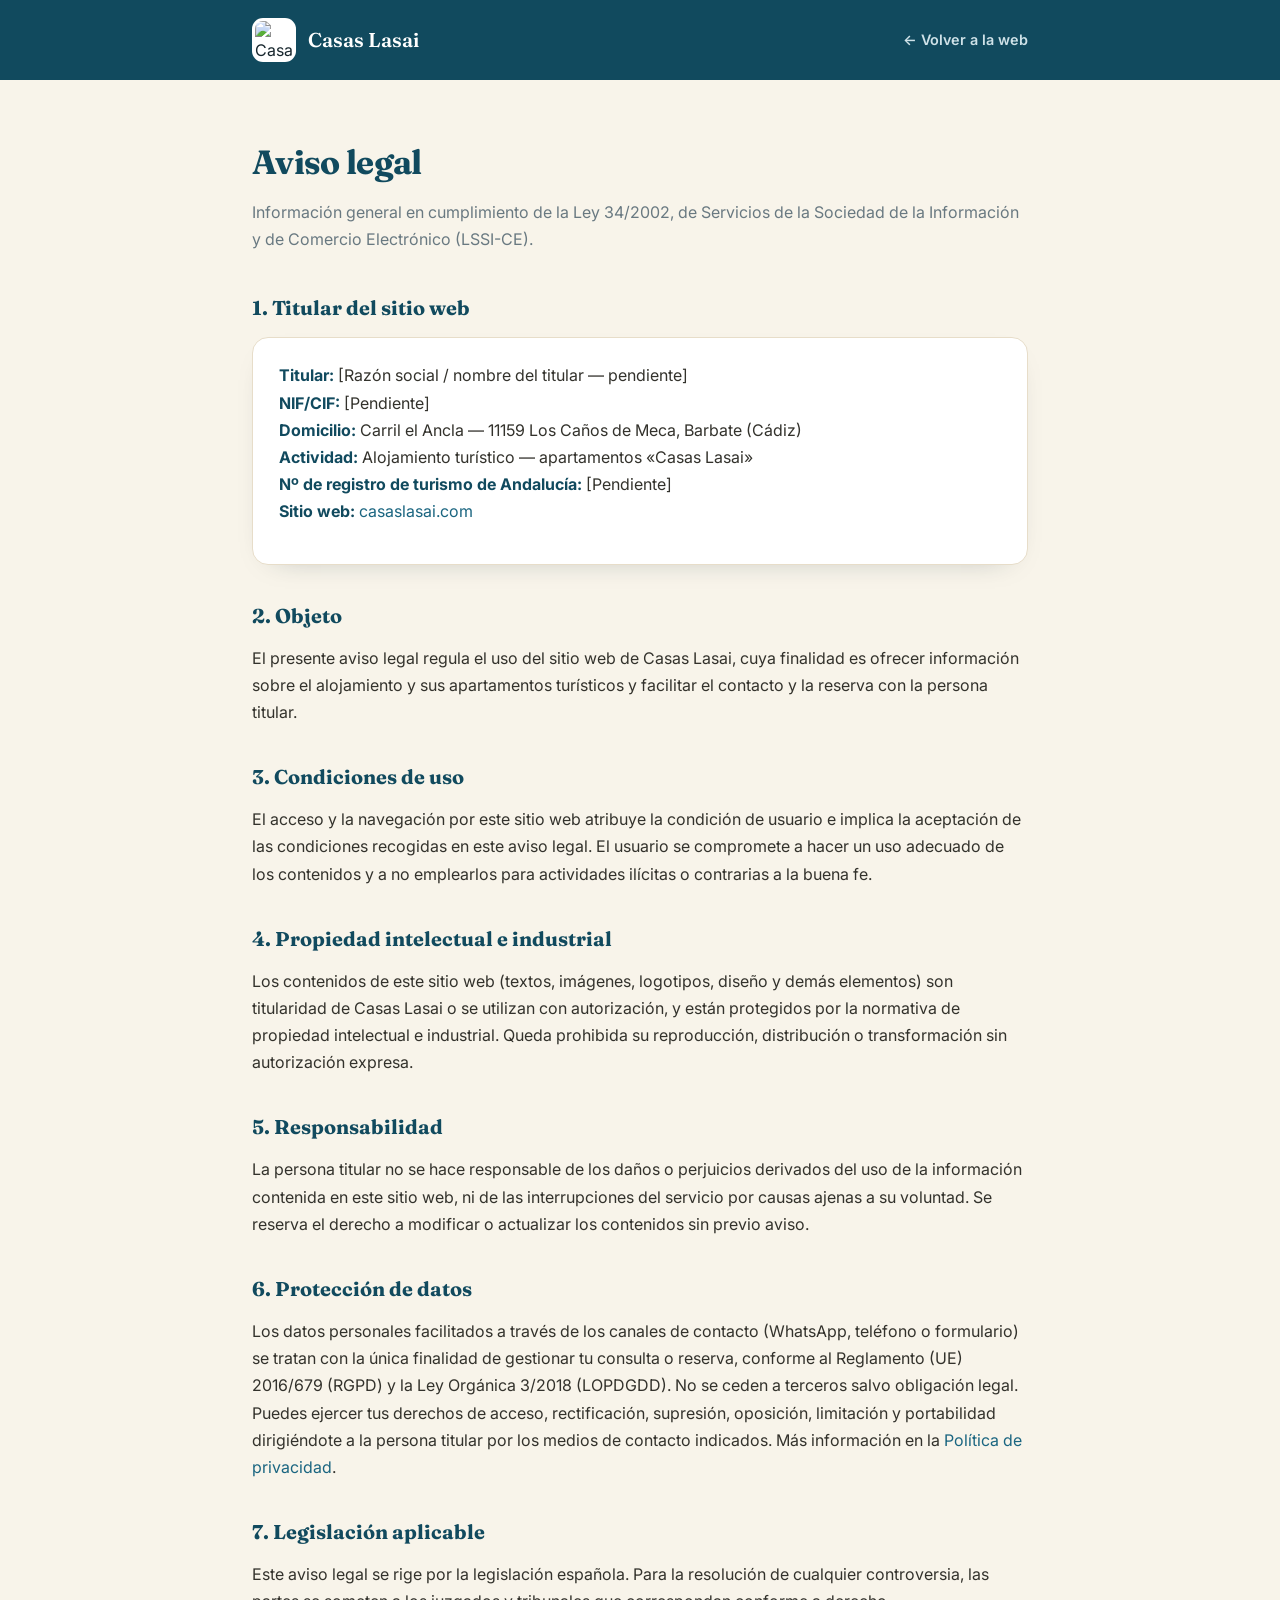
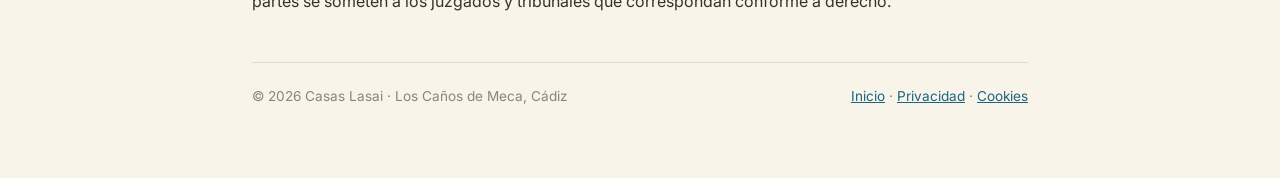
==== aviso-legal.html @ 5e28d73d "Web Casas Lasai (apartamentos Caños de Meca) — demo G&G Elcano Clon de la plantilla Burruzkale con p" ====
<!DOCTYPE html>
<html lang="es">
<head>
<meta charset="UTF-8">
<meta name="viewport" content="width=device-width, initial-scale=1.0">
<title>Aviso legal · Casas Lasai · Apartamentos en Caños de Meca</title>
<meta name="robots" content="noindex, follow">
<meta name="description" content="Aviso legal de Casas Lasai, apartamentos en Los Caños de Meca, Cádiz.">
<link rel="canonical" href="https://casaslasai.com/aviso-legal.html">
<link rel="icon" href="https://casaslasai.com/wp-content/uploads/2025/08/Logotipo-final.png">
<link rel="preconnect" href="https://fonts.googleapis.com">
<link rel="preconnect" href="https://fonts.gstatic.com" crossorigin>
<link href="https://fonts.googleapis.com/css2?family=Fraunces:opsz,wght@9..144,500;9..144,600&family=Inter:wght@400;500;600;700&display=swap" rel="stylesheet">
<style>
:root{--green:#114a5e;--green-2:#1a6580;--gold:#dd8a45;--gold-light:#eeac6b;--cream:#f8f4ea;--cream-2:#eee4d1;--ink:#17262d;--muted:#697981}
*{margin:0;padding:0;box-sizing:border-box}
body{font-family:'Inter',system-ui,sans-serif;color:var(--ink);background:var(--cream);line-height:1.7}
a{color:var(--green-2);text-decoration:none}
a:hover{text-decoration:underline}
.bar{background:var(--green);padding:18px 0}
.wrap{max-width:820px;margin:0 auto;padding:0 22px}
.bar .wrap{display:flex;align-items:center;gap:12px}
.bar img{height:44px;width:44px;border-radius:11px;object-fit:contain;background:#fff;padding:3px}
.bar .name{font-family:'Fraunces',serif;font-weight:600;font-size:1.25rem;color:#fff}
.bar .back{margin-left:auto;color:#cfe2e8;font-size:.9rem;font-weight:600}
main{padding:54px 0 70px}
h1{font-family:'Fraunces',serif;font-size:2.1rem;letter-spacing:-.02em;margin-bottom:8px;color:var(--green)}
.lead{color:var(--muted);margin-bottom:38px}
h2{font-family:'Fraunces',serif;font-size:1.25rem;margin:34px 0 12px;color:var(--green)}
p{margin-bottom:14px;color:#33322c}
ul{margin:0 0 16px 20px;color:#33322c}
li{margin-bottom:6px}
.datos{background:#fff;border:1px solid #e7ddc9;border-radius:16px;padding:24px 26px;margin:6px 0 10px;box-shadow:0 10px 30px -22px rgba(17,40,50,.4)}
.datos b{color:var(--green)}
.foot{border-top:1px solid #e3d9c4;margin-top:46px;padding-top:22px;font-size:.85rem;color:#8a857a;display:flex;justify-content:space-between;flex-wrap:wrap;gap:8px}
.foot a{color:var(--green-2);text-decoration:underline}
</style>
</head>
<body>
<div class="bar"><div class="wrap">
  <img src="https://casaslasai.com/wp-content/uploads/2025/08/Logotipo-final.png" alt="Casas Lasai">
  <span class="name">Casas Lasai</span>
  <a class="back" href="index.html">← Volver a la web</a>
</div></div>

<main><div class="wrap">
  <h1>Aviso legal</h1>
  <p class="lead">Información general en cumplimiento de la Ley 34/2002, de Servicios de la Sociedad de la Información y de Comercio Electrónico (LSSI-CE).</p>

  <h2>1. Titular del sitio web</h2>
  <div class="datos">
    <p><b>Titular:</b> [Razón social / nombre del titular — pendiente]<br>
    <b>NIF/CIF:</b> [Pendiente]<br>
    <b>Domicilio:</b> Carril el Ancla — 11159 Los Caños de Meca, Barbate (Cádiz)<br>
    <b>Actividad:</b> Alojamiento turístico — apartamentos «Casas Lasai»<br>
    <b>Nº de registro de turismo de Andalucía:</b> [Pendiente]<br>
    <b>Sitio web:</b> <a href="https://casaslasai.com">casaslasai.com</a></p>
  </div>

  <h2>2. Objeto</h2>
  <p>El presente aviso legal regula el uso del sitio web de Casas Lasai, cuya finalidad es ofrecer información sobre el alojamiento y sus apartamentos turísticos y facilitar el contacto y la reserva con la persona titular.</p>

  <h2>3. Condiciones de uso</h2>
  <p>El acceso y la navegación por este sitio web atribuye la condición de usuario e implica la aceptación de las condiciones recogidas en este aviso legal. El usuario se compromete a hacer un uso adecuado de los contenidos y a no emplearlos para actividades ilícitas o contrarias a la buena fe.</p>

  <h2>4. Propiedad intelectual e industrial</h2>
  <p>Los contenidos de este sitio web (textos, imágenes, logotipos, diseño y demás elementos) son titularidad de Casas Lasai o se utilizan con autorización, y están protegidos por la normativa de propiedad intelectual e industrial. Queda prohibida su reproducción, distribución o transformación sin autorización expresa.</p>

  <h2>5. Responsabilidad</h2>
  <p>La persona titular no se hace responsable de los daños o perjuicios derivados del uso de la información contenida en este sitio web, ni de las interrupciones del servicio por causas ajenas a su voluntad. Se reserva el derecho a modificar o actualizar los contenidos sin previo aviso.</p>

  <h2>6. Protección de datos</h2>
  <p>Los datos personales facilitados a través de los canales de contacto (WhatsApp, teléfono o formulario) se tratan con la única finalidad de gestionar tu consulta o reserva, conforme al Reglamento (UE) 2016/679 (RGPD) y la Ley Orgánica 3/2018 (LOPDGDD). No se ceden a terceros salvo obligación legal. Puedes ejercer tus derechos de acceso, rectificación, supresión, oposición, limitación y portabilidad dirigiéndote a la persona titular por los medios de contacto indicados. Más información en la <a href="politica-privacidad.html">Política de privacidad</a>.</p>

  <h2>7. Legislación aplicable</h2>
  <p>Este aviso legal se rige por la legislación española. Para la resolución de cualquier controversia, las partes se someten a los juzgados y tribunales que correspondan conforme a derecho.</p>

  <div class="foot">
    <span>© 2026 Casas Lasai · Los Caños de Meca, Cádiz</span>
    <span><a href="index.html">Inicio</a> · <a href="politica-privacidad.html">Privacidad</a> · <a href="politica-cookies.html">Cookies</a></span>
  </div>
</div></main>
</body>
</html>
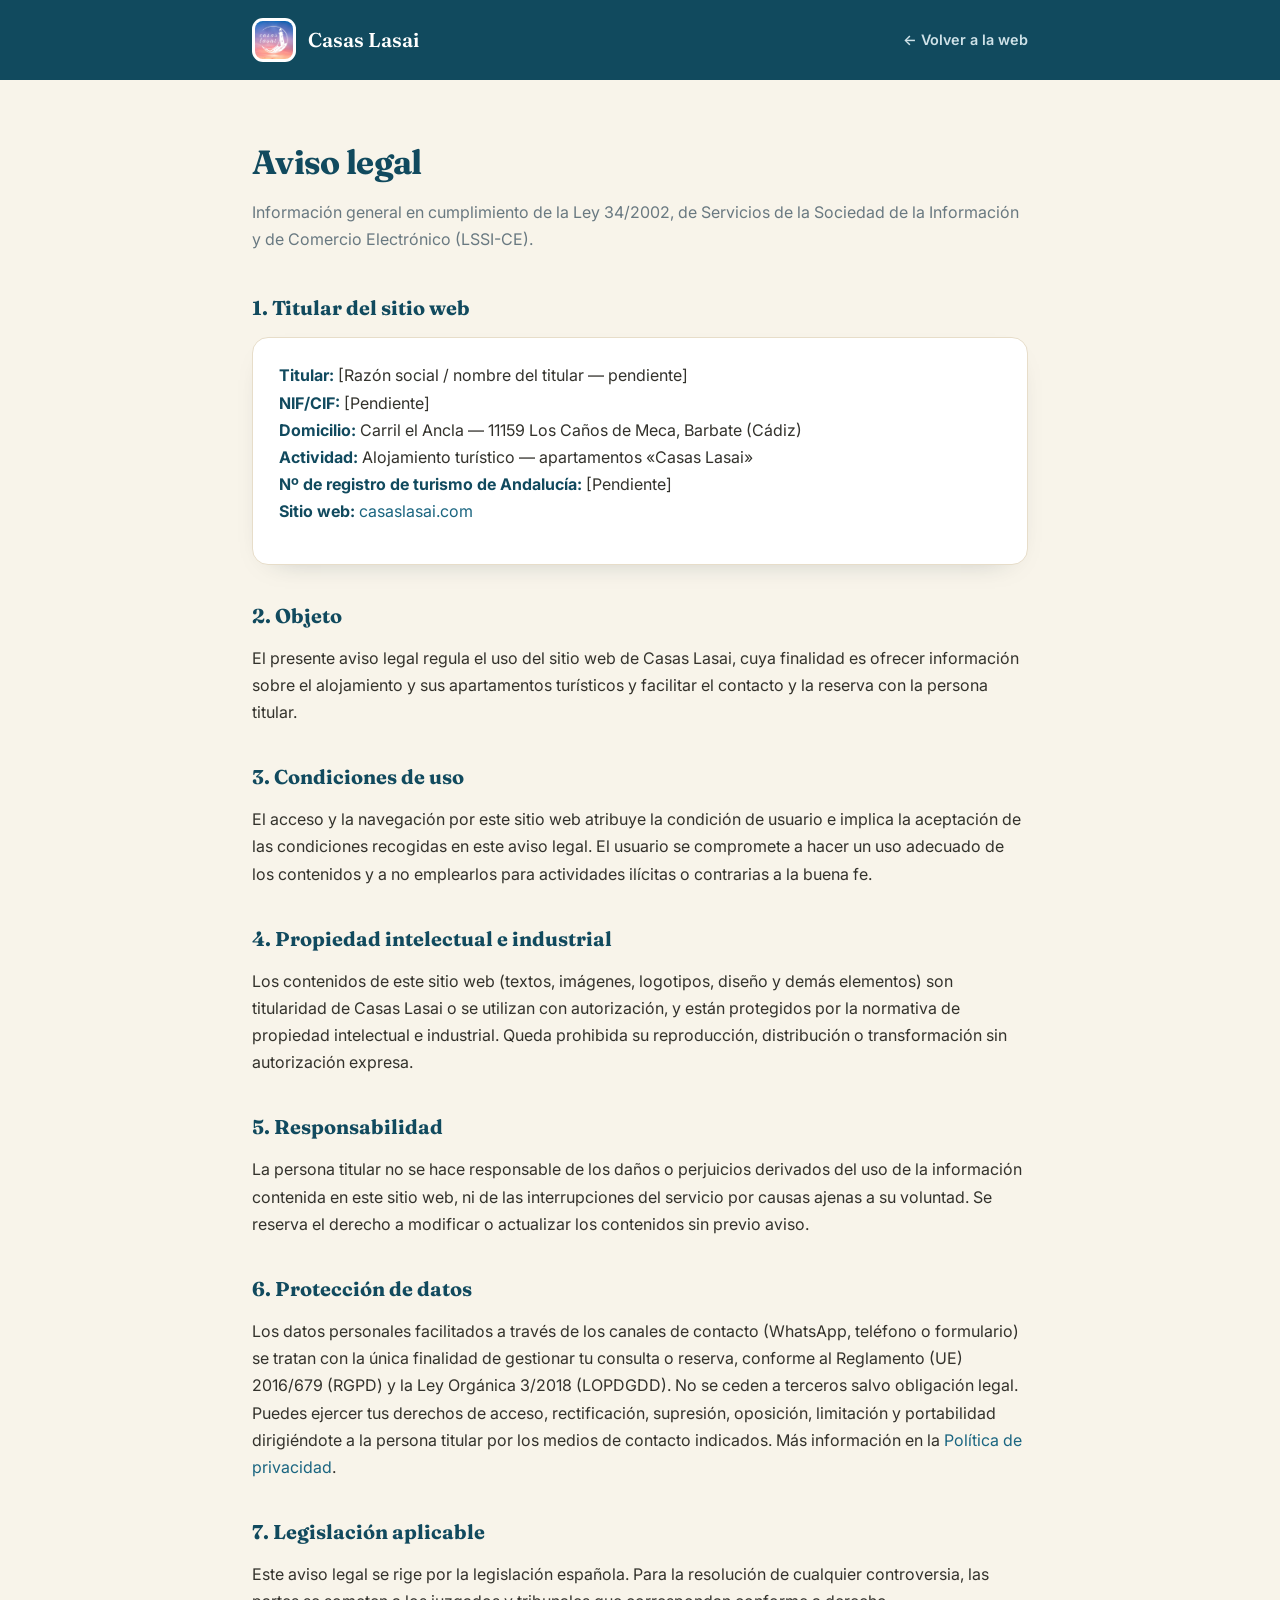
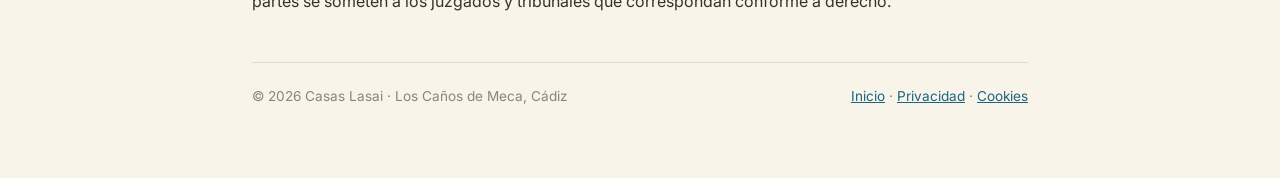
==== commit 4e235ebb: "Imágenes autoalojadas en el repo (fin del hotlink a casaslasai.com) Descargadas las 18 fotos reales " ====
--- a/aviso-legal.html
+++ b/aviso-legal.html
@@ -7,7 +7,7 @@
 <meta name="robots" content="noindex, follow">
 <meta name="description" content="Aviso legal de Casas Lasai, apartamentos en Los Caños de Meca, Cádiz.">
 <link rel="canonical" href="https://casaslasai.com/aviso-legal.html">
-<link rel="icon" href="https://casaslasai.com/wp-content/uploads/2025/08/Logotipo-final.png">
+<link rel="icon" href="img/logo.png">
 <link rel="preconnect" href="https://fonts.googleapis.com">
 <link rel="preconnect" href="https://fonts.gstatic.com" crossorigin>
 <link href="https://fonts.googleapis.com/css2?family=Fraunces:opsz,wght@9..144,500;9..144,600&family=Inter:wght@400;500;600;700&display=swap" rel="stylesheet">
@@ -38,7 +38,7 @@
 </head>
 <body>
 <div class="bar"><div class="wrap">
-  <img src="https://casaslasai.com/wp-content/uploads/2025/08/Logotipo-final.png" alt="Casas Lasai">
+  <img src="img/logo.png" alt="Casas Lasai">
   <span class="name">Casas Lasai</span>
   <a class="back" href="index.html">← Volver a la web</a>
 </div></div>
